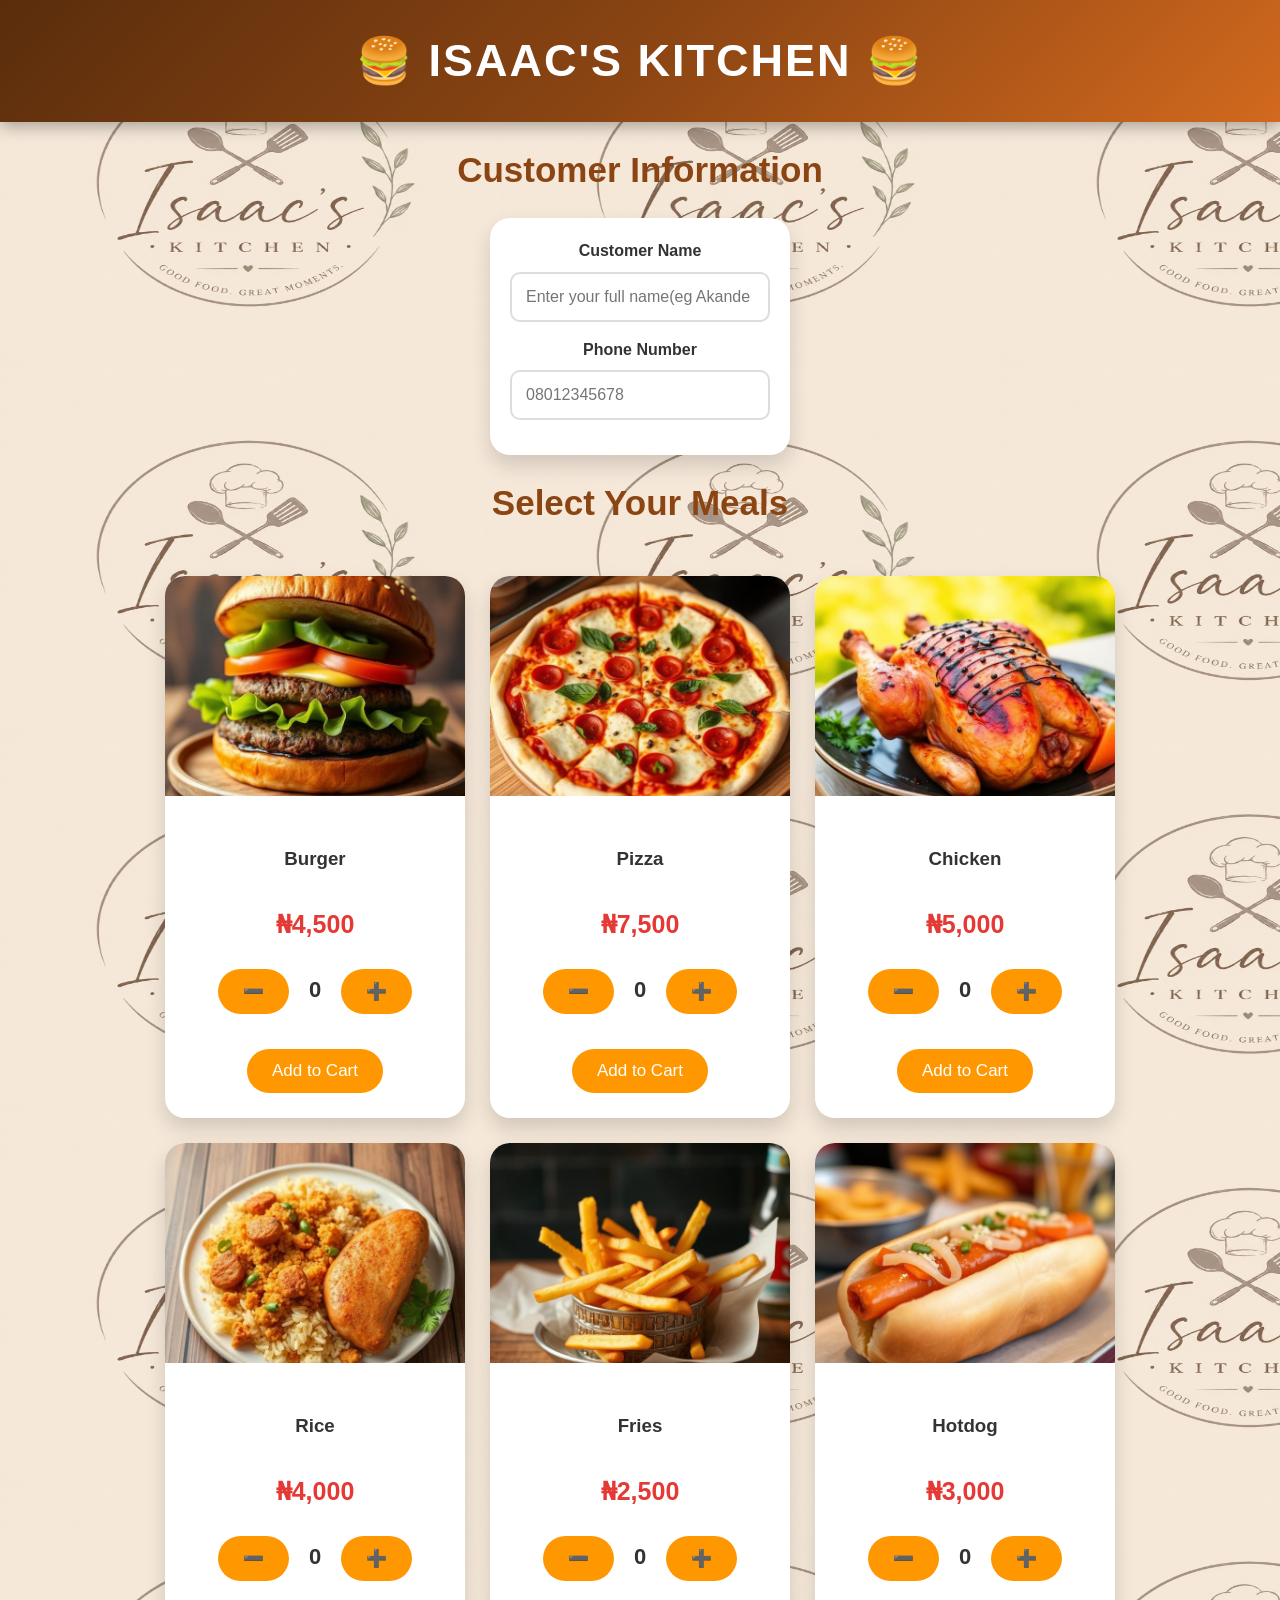
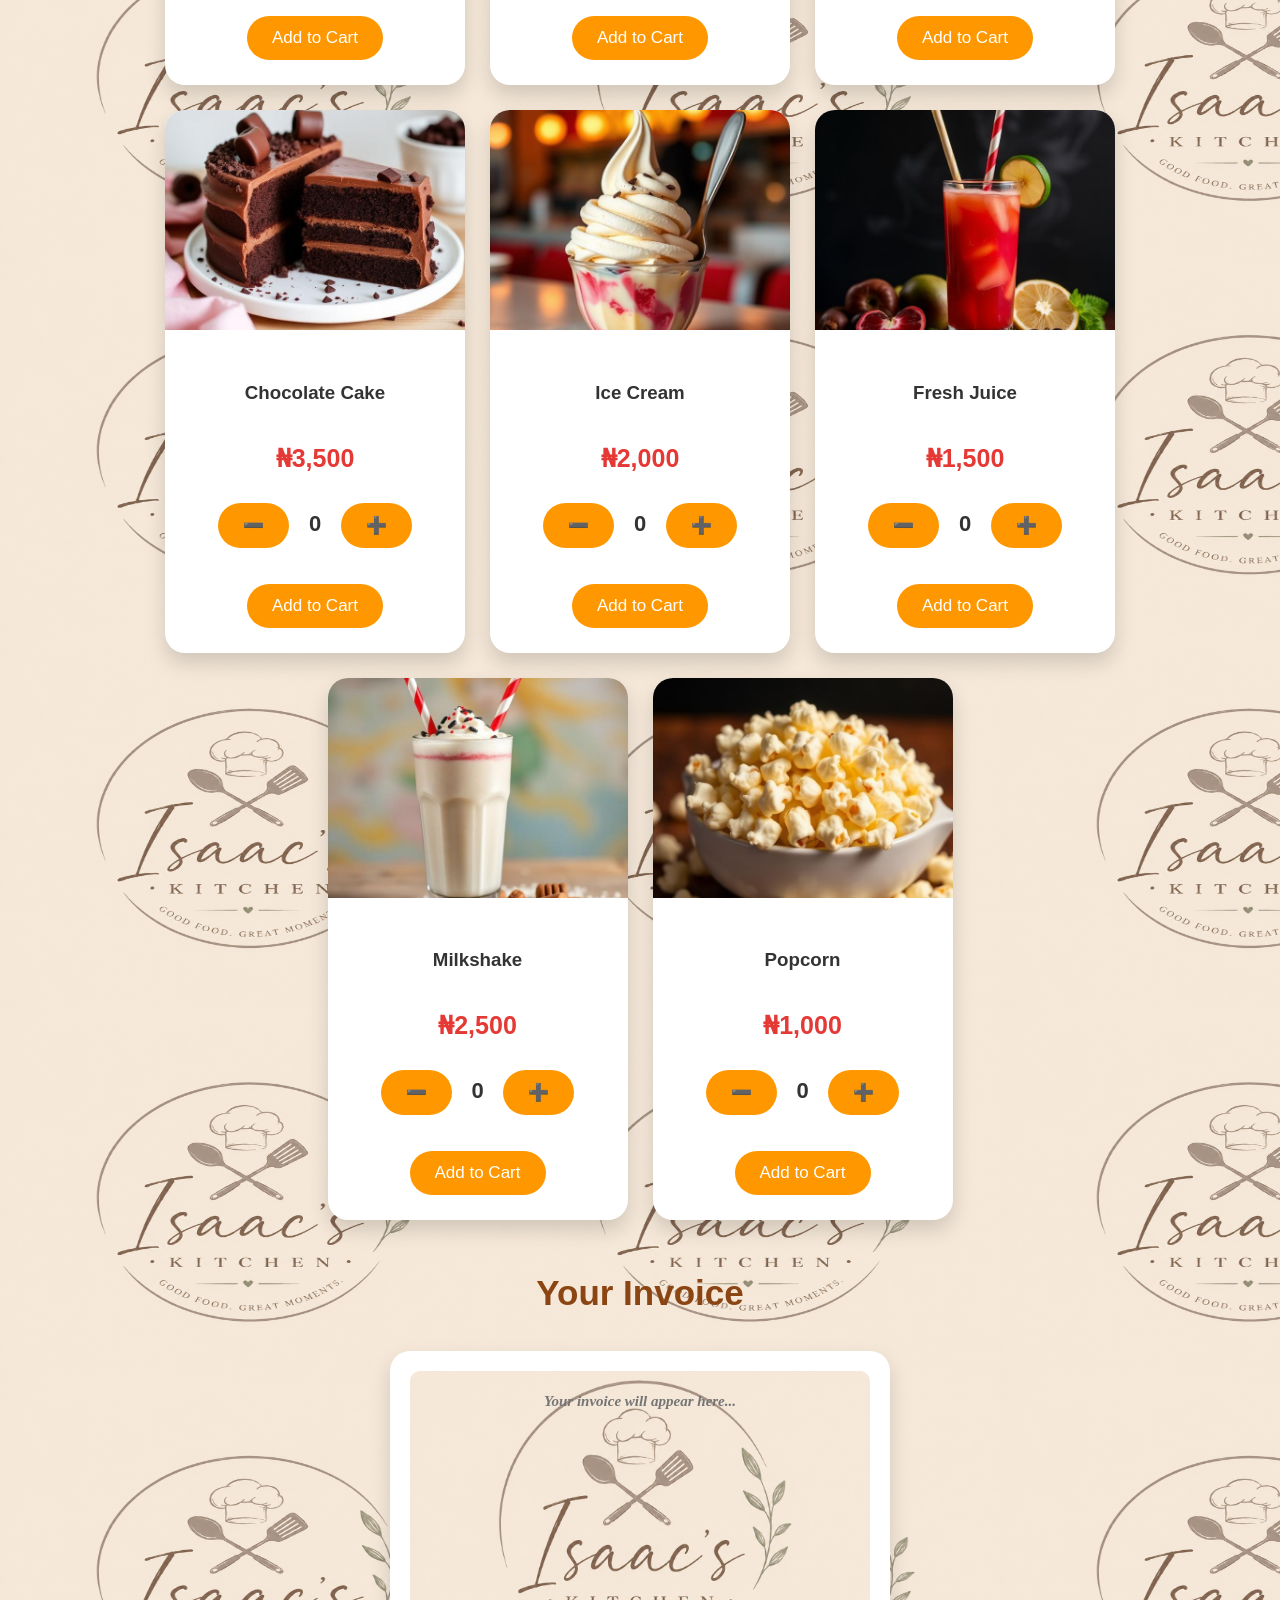
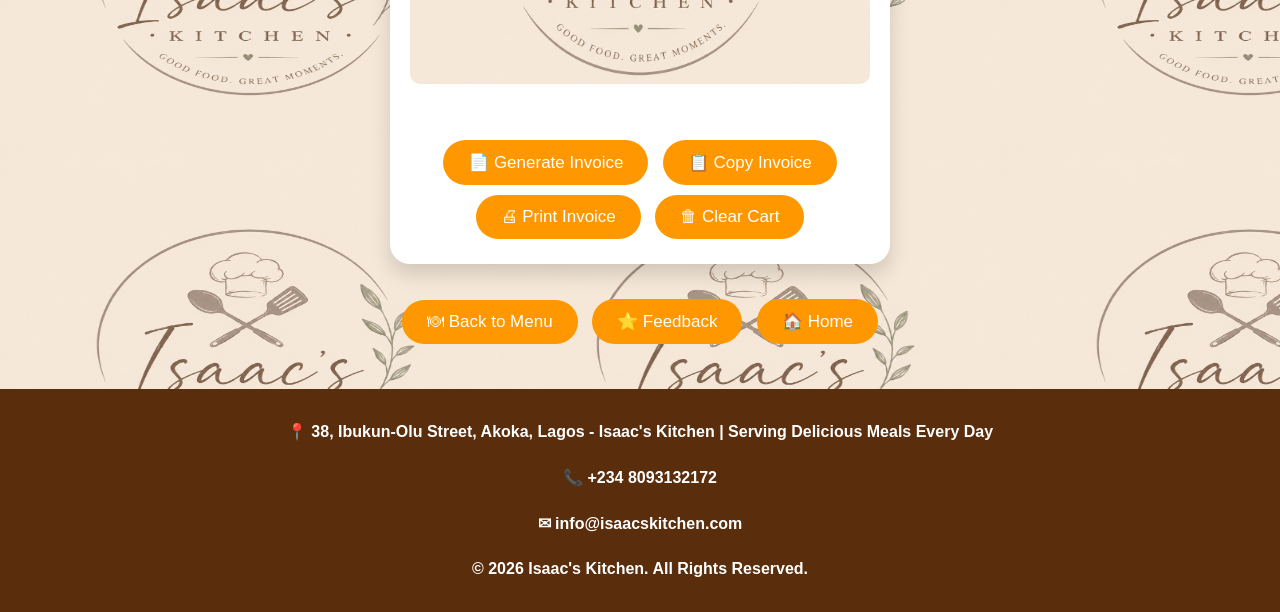
==== index.html @ 64839096 "intial commit" ====
﻿<!DOCTYPE html>
<html lang="en">

<head>

<meta charset="UTF-8">

<meta name="viewport" content="width=device-width, initial-scale=1.0">

<title>Isaac's Kitchen | Place Your Order</title>

<link rel="stylesheet" href="styles.css">

</head>

<body id="forever">

<header class="headers">

🍔 ISAAC'S KITCHEN 🍔

</header>

<section>

<h2>Customer Information</h2>

<div class="card" style="max-width:700px ;margin:auto;">

<div class="card-body">

<label><strong>Customer Name</strong></label>

<input
type="text"
id="customer"
placeholder="Enter your full name(eg Akande Daramola)">

<br>

<label><strong>Phone Number</strong></label>

<input
type="number"
id="phone"
placeholder="08012345678"

</div>

</div>

</section>

<h2>Select Your Meals</h2>

<div class="container">

<!-- Burger -->

<div class="card">

<img src="images/burger.jpg" alt="Burger">

<div class="card-body">

<h3>Burger</h3>

<p class="price">₦4,500</p>

<button onclick="decreaseQuantity('Burger')">➖</button>

<span id="BurgerQty">0</span>

<button onclick="increaseQuantity('Burger')">➕</button>

<br><br>

<button onclick="addToCart('Burger',4500)">
Add to Cart
</button>

</div>

</div>

<!-- Pizza -->

<div class="card">

<img src="images/pizza.jpg" alt="Pizza">

<div class="card-body">

<h3>Pizza</h3>

<p class="price">₦7,500</p>

<button onclick="decreaseQuantity('Pizza')">➖</button>

<span id="PizzaQty">0</span>

<button onclick="increaseQuantity('Pizza')">➕</button>

<br><br>

<button onclick="addToCart('Pizza',7500)">
Add to Cart
</button>

</div>

</div>

<!-- Chicken -->

<div class="card">

<img src="images/chicken.jpg" alt="Chicken">

<div class="card-body">

<h3>Chicken</h3>

<p class="price">₦5,000</p>

<button onclick="decreaseQuantity('Chicken')">➖</button>

<span id="ChickenQty">0</span>

<button onclick="increaseQuantity('Chicken')">➕</button>

<br><br>

<button onclick="addToCart('Chicken',5000)">
Add to Cart
</button>

</div>

</div>

<!-- Rice -->

<div class="card">

<img src="images/rice.jpg" alt="Rice">

<div class="card-body">

<h3>Rice</h3>

<p class="price">₦4,000</p>

<button onclick="decreaseQuantity('Rice')">➖</button>

<span id="RiceQty">0</span>

<button onclick="increaseQuantity('Rice')">➕</button>

<br><br>

<button onclick="addToCart('Rice',4000)">
Add to Cart
</button>

</div>

</div>

<!-- Fries -->

<div class="card">

<img src="images/fries.jpg" alt="Fries">

<div class="card-body">

<h3>Fries</h3>

<p class="price">₦2,500</p>

<button onclick="decreaseQuantity('Fries')">➖</button>

<span id="FriesQty">0</span>

<button onclick="increaseQuantity('Fries')">➕</button>

<br><br>

<button onclick="addToCart('Fries',2500)">
Add to Cart
</button>

</div>

</div>

<!-- Hotdog -->

<div class="card">

<img src="images/hotdog.jpg" alt="Hotdog">

<div class="card-body">

<h3>Hotdog</h3>

<p class="price">₦3,000</p>

<button onclick="decreaseQuantity('Hotdog')">➖</button>

<span id="HotdogQty">0</span>

<button onclick="increaseQuantity('Hotdog')">➕</button>

<br><br>

<button onclick="addToCart('Hotdog',3000)">
Add to Cart
</button>

</div>

</div>
<!-- Cake -->

<div class="card">

<img src="images/cake.jpg" alt="Cake">

<div class="card-body">

<h3>Chocolate Cake</h3>

<p class="price">₦3,500</p>

<button onclick="decreaseQuantity('Cake')">➖</button>

<span id="CakeQty">0</span>

<button onclick="increaseQuantity('Cake')">➕</button>

<br><br>

<button onclick="addToCart('Cake',3500)">
Add to Cart
</button>

</div>

</div>

<!-- Ice Cream -->

<div class="card">

<img src="images/icecream.jpg" alt="Ice Cream">

<div class="card-body">

<h3>Ice Cream</h3>

<p class="price">₦2,000</p>

<button onclick="decreaseQuantity('IceCream')">➖</button>

<span id="IceCreamQty">0</span>

<button onclick="increaseQuantity('IceCream')">➕</button>

<br><br>

<button onclick="addToCart('IceCream',2000)">
Add to Cart
</button>

</div>

</div>

<!-- Juice -->

<div class="card">

<img src="images/juice.jpg" alt="Juice">

<div class="card-body">

<h3>Fresh Juice</h3>

<p class="price">₦1,500</p>

<button onclick="decreaseQuantity('Juice')">➖</button>

<span id="JuiceQty">0</span>

<button onclick="increaseQuantity('Juice')">➕</button>

<br><br>

<button onclick="addToCart('Juice',1500)">
Add to Cart
</button>

</div>

</div>

<!-- Milkshake -->

<div class="card">

<img src="images/milkshake.jpg" alt="Milkshake">

<div class="card-body">

<h3>Milkshake</h3>

<p class="price">₦2,500</p>

<button onclick="decreaseQuantity('Milkshake')">➖</button>

<span id="MilkshakeQty">0</span>

<button onclick="increaseQuantity('Milkshake')">➕</button>

<br><br>

<button onclick="addToCart('Milkshake',2500)">
Add to Cart
</button>

</div>

</div>

<!-- Popcorn -->

<div class="card">

<img src="images/popcorn.jpg" alt="Popcorn">

<div class="card-body">

<h3>Popcorn</h3>

<p class="price">₦1,000</p>

<button onclick="decreaseQuantity('Popcorn')">➖</button>

<span id="PopcornQty">0</span>

<button onclick="increaseQuantity('Popcorn')">➕</button>

<br><br>

<button onclick="addToCart('Popcorn',1000)">
Add to Cart
</button>

</div>

</div>

</div>

<section>

<h2>Your Invoice</h2>

<div class="card" style="margin:30px auto; padding:0%; width: 500px; max-width: 700px;">

<div class="card-body" >
<div class="image" >
<textarea
rows="15"
readonly
id="invoice"
placeholder="Your invoice will appear here...">
</textarea>
</div >


<br><br>

<button onclick="generateInvoice()">
📄 Generate Invoice
</button>

<button onclick="copyInvoice()">
📋 Copy Invoice
</button>

<button onclick="printInvoice()">
🖨 Print Invoice
</button>

<button onclick="clearCart()">
🗑 Clear Cart
</button>

</div>

</div>

</section>

<div class="checkers">

<a href="food.html">
<button>🍽 Back to Menu</button>
</a>

<a href="feedback.html">
<button>⭐ Feedback</button>
</a>

<a href="main.html">
<button>🏠 Home</button>
</a>

</div>

<footer class="contact">

<p>📍 38, Ibukun-Olu Street, Akoka, Lagos - Isaac's Kitchen | Serving Delicious Meals Every Day</p>

<p>📞 +234 8093132172</p>

<p>✉ info@isaacskitchen.com</p>

<p>&copy; 2026 Isaac's Kitchen. All Rights Reserved.</p>

</footer>

<script src="index.js"></script>

</body>
</html>
---- styles.css ----
﻿/* ===============================
   ISAAC'S KITCHEN WEBSITE
================================= */
#invoice {
  font-family: cursive;
  font-style: italic;
  font-size: 15px;
  cursor: pointer;
  font-weight: bold;
  text-align: center;
}

.contact{
  font-family: cursive;
  font-weight: bold;
}

.image textarea {
  background-color: transparent;
  border: none;

}

.image {
  background-image: url("images/background.jpg");
  background-size: cover;
  background-position: center;
  background-repeat: no-repeat;
  border-radius: 10px; 
}

* {
  margin: 0;
  padding: 0;
  box-sizing: border-box;
  font-family: Arial, Helvetica, sans-serif;
}

body {
  background: #f8f5f2;
  color: #333;
  line-height: 1.6;
  background-image: url("images/background.jpg");
    background-size: cover;
  background-position: justify;
  background-size: 500px 373.594px;
  border-radius: 10px; 
}
#invoice-container {
  display: flex;
  justify-content: center;
  align-items: center;
  height: 100%;
  margin-top: 20px;
  width:unset   ;
}

/* ================= HEADER ================= */

.headers {
  background: linear-gradient(135deg, #5a2d0c, #8b4513, #d2691e);
  color: white;
  text-align: center;
  padding: 25px;
  font-size: 45px;
  font-weight: bold;
  letter-spacing: 2px;
  box-shadow: 0 5px 15px rgba(0, 0, 0, 0.3);
}

/* ================= HERO ================= */

.hero {
  height: 420px;
  display: flex;
  justify-content: center;
  align-items: center;
  text-align: center;
  color: white;
  background: url("images/hero.JPG") center/cover no-repeat;
}

.hero h1 {
  font-size: 55px;
  background: rgba(0, 0, 0, 0.6);
  padding: 20px;
  border-radius: 15px;
}

.hero p {
  font-size: 22px;
  color: white;
}

/* ================= HEADINGS ================= */

h1,
h2,
h3 {
  text-align: center;
  margin: 20px 0;
}

h2 {
  color: #8b4513;
  font-size: 35px;
}

p {
  text-align: center;
  padding: 10px;
}

/* ================= BUTTONS ================= */

button {
  background: #ff9800;
  color: white;
  border: none;
  padding: 12px 25px;
  border-radius: 30px;
  cursor: pointer;
  font-size: 17px;
  transition: 0.3s;
  margin: 5px;
}

button:hover {
  background: #5a2d0c;
  transform: scale(1.05);
}

/* ================= LINKS ================= */

a {
  text-decoration: none;
}

.checkers {
  text-align: center;
  margin: 20px;
}

/* ================= CONTAINER ================= */

.container {
  display: flex;
  flex-wrap: wrap;
  justify-content: center;
  gap: 25px;
  padding: 25px;
}

/* ================= CARD ================= */

.card {
  width: 300px;
  background: white;
  border-radius: 20px;
  overflow: hidden;
  box-shadow: 0 10px 20px rgba(0, 0, 0, 0.15);
  transition: 0.3s;
}

.card:hover {
  transform: translateY(-10px);
}

.card img {
  width: 100%;
  height: 220px;
  object-fit: cover;
}

.card-body {
  padding: 20px;
  text-align: center;
}

.price {
  color: #e53935;
  font-size: 25px;
  font-weight: bold;
  margin: 10px 0;
}

/* ================= INPUTS ================= */

input,
textarea,
select {
  width: 100%;
  padding: 14px;
  border: 2px solid #ddd;
  border-radius: 10px;
  font-size: 16px;
  margin-top: 8px;
  margin-bottom: 15px;
}

input:focus,
textarea:focus {
  outline: none;
  border-color: #ff9800;
}

textarea {
  resize: none;
}

/* ================= QUANTITY ================= */

span {
  font-size: 22px;
  font-weight: bold;
  margin: 0 10px;
}

/* ================= MENU LIST ================= */

.listed {
  list-style: none;
  width: 90%;
  max-width: 700px;
  margin: auto;
}

.listed li {
  background: white;
  margin: 12px;
  padding: 18px;
  border-radius: 15px;
  font-size: 22px;
  box-shadow: 0 4px 10px rgba(0, 0, 0, 0.15);
}

/* ================= EXTRA SECTION ================= */

.extraComments {
  text-align: center;
  padding: 40px 20px;
  font-weight: bold;
}

/* ================= FEEDBACK ================= */

.star {
  font-size: 45px;
  cursor: pointer;
  color: #ccc;
  transition: 0.3s;
}

.star:hover {
  color: gold;
  transform: scale(1.2);
}

.star.active {
  color: gold;
}

/* ================= FOOTER ================= */

footer {
  margin-top: 40px;
  background: #5a2d0c;
  color: white;
  text-align: center;
  padding: 20px;
}

footer a {
  color: white;
  text-decoration: none;
}

/* ================= SCROLL BAR ================= */

::-webkit-scrollbar {
  width: 10px;
}

::-webkit-scrollbar-thumb {
  background: #8b4513;
  border-radius: 10px;
}

/* ================= MOBILE ================= */

@media (max-width: 768px) {
  .headers {
    font-size: 28px;
  }

  .hero {
    height: 260px;
  }

  .hero h1 {
    font-size: 30px;
  }

  .card {
    width: 95%;
  }

  .container {
    padding: 10px;
  }

  button {
    width: 100%;
  }

  input,
  textarea {
    font-size: 15px;
  }
}
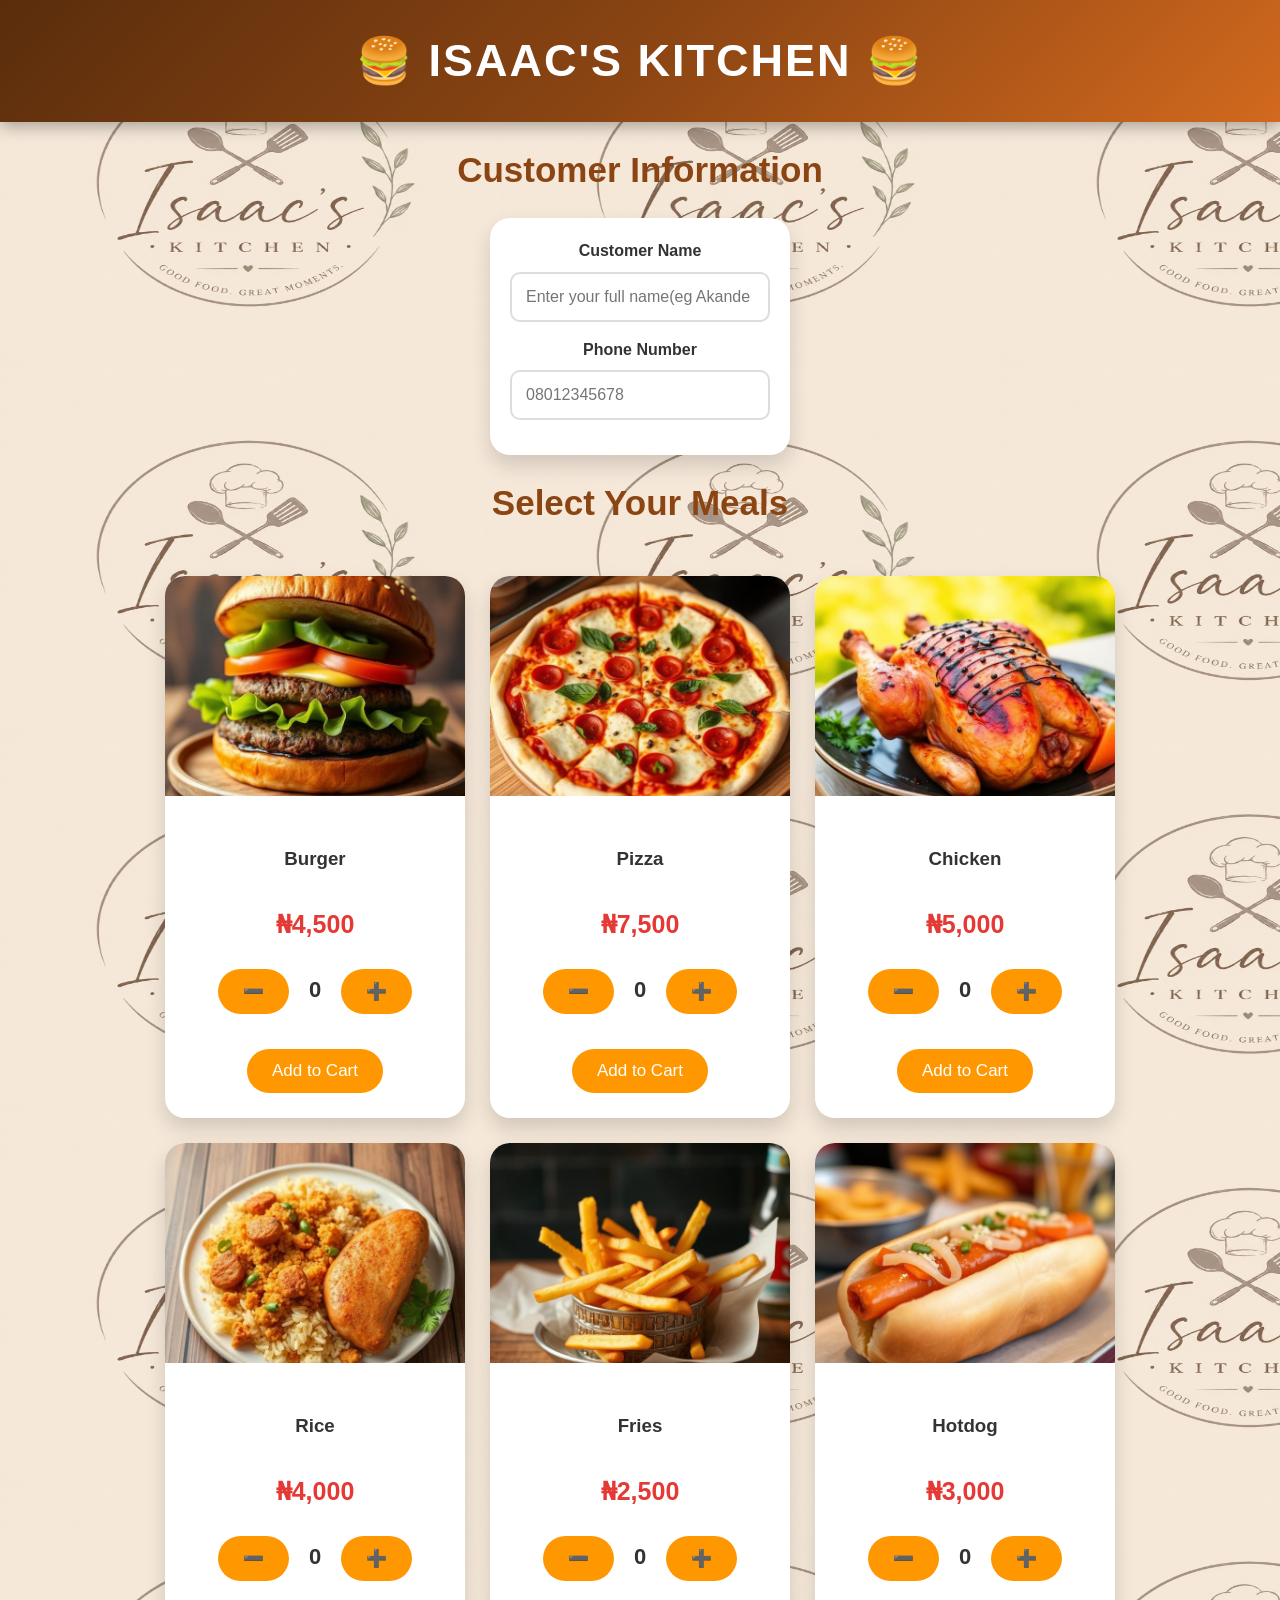
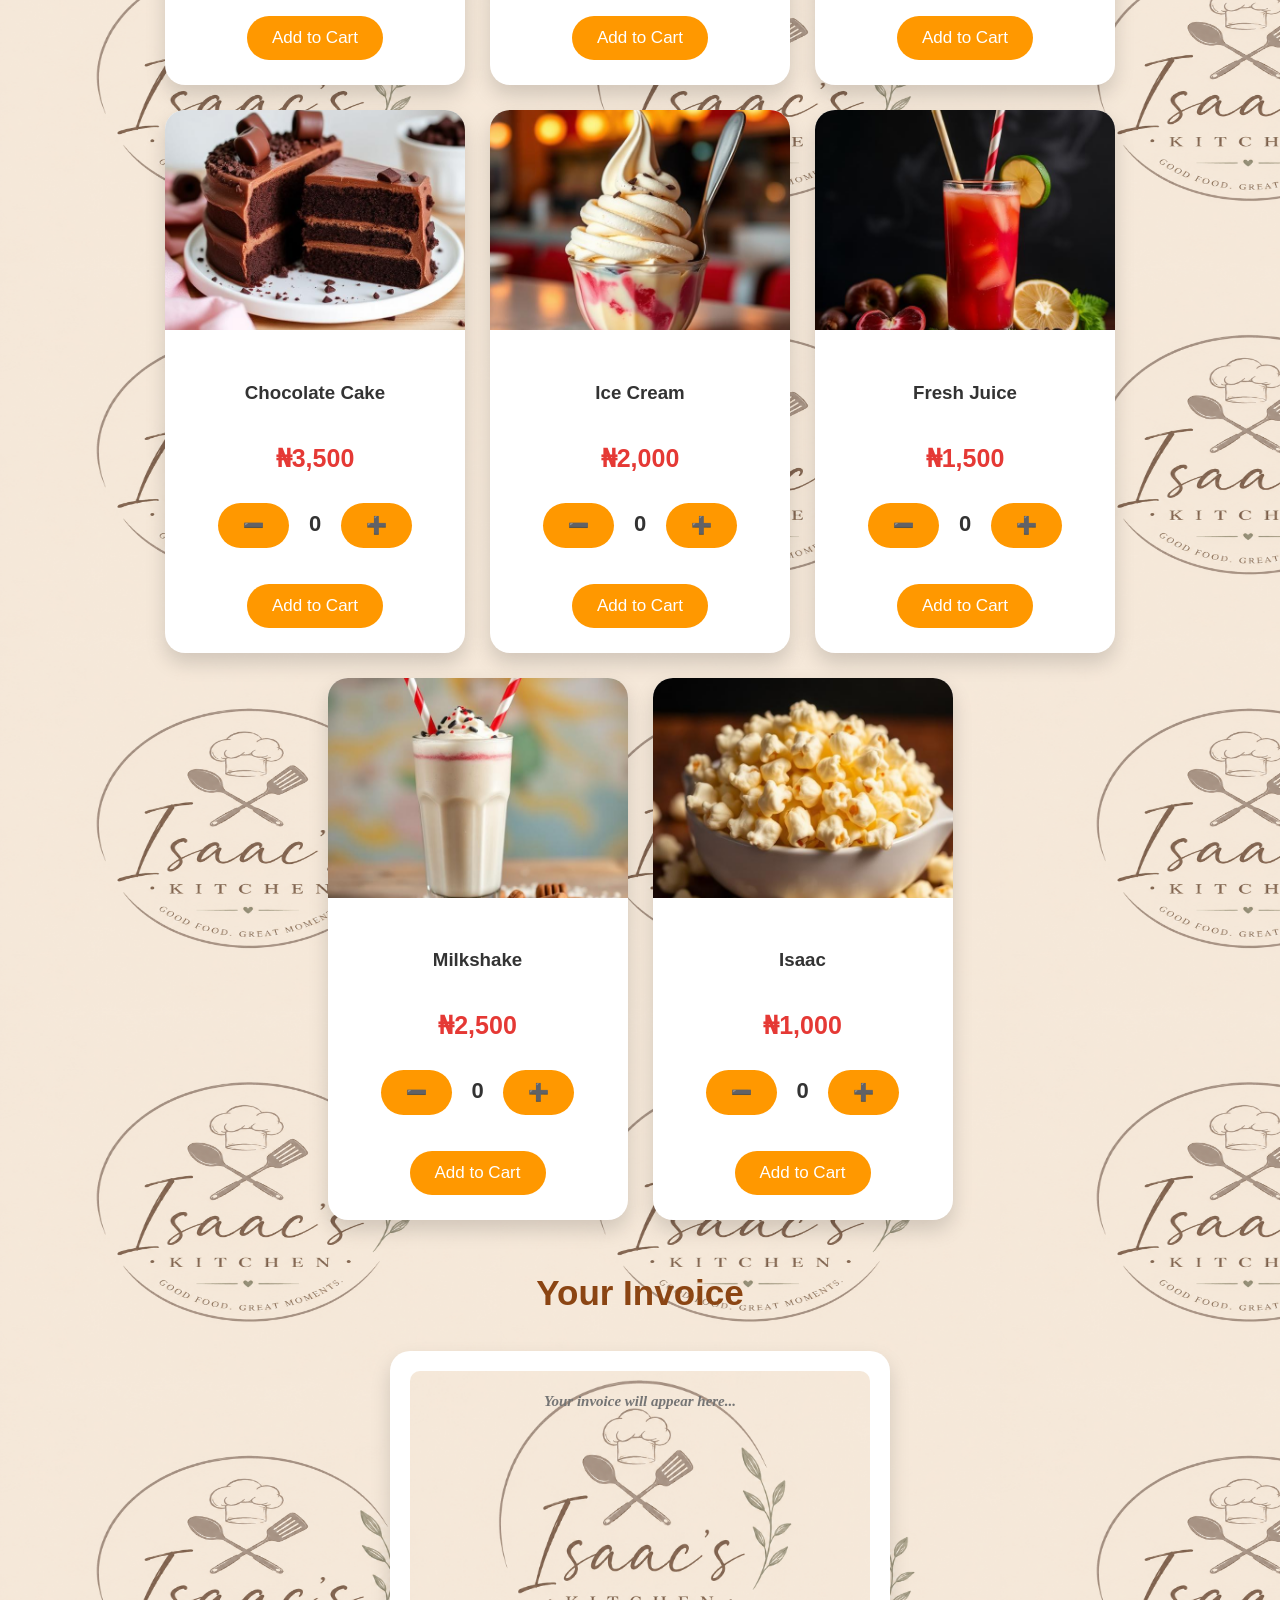
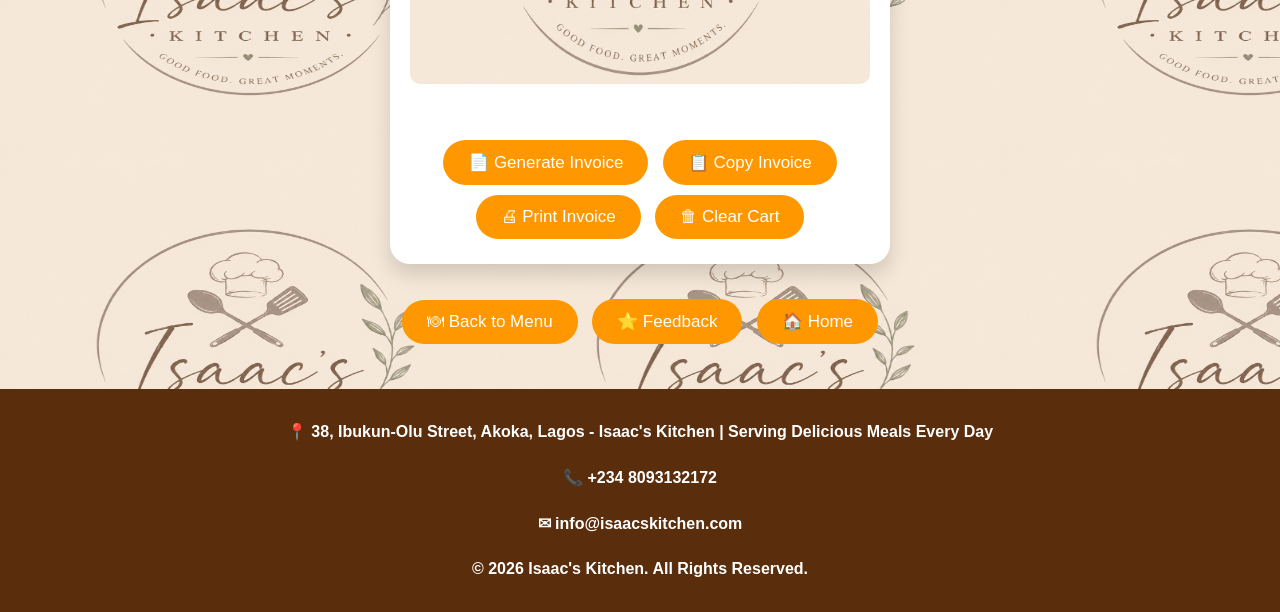
==== commit 86638567: "change popcorn in <h3> to issac" ====
--- a/index.html
+++ b/index.html
@@ -342,7 +342,7 @@
 
 <div class="card-body">
 
-<h3>Popcorn</h3>
+<h3>Isaac</h3>
 
 <p class="price">₦1,000</p>
 
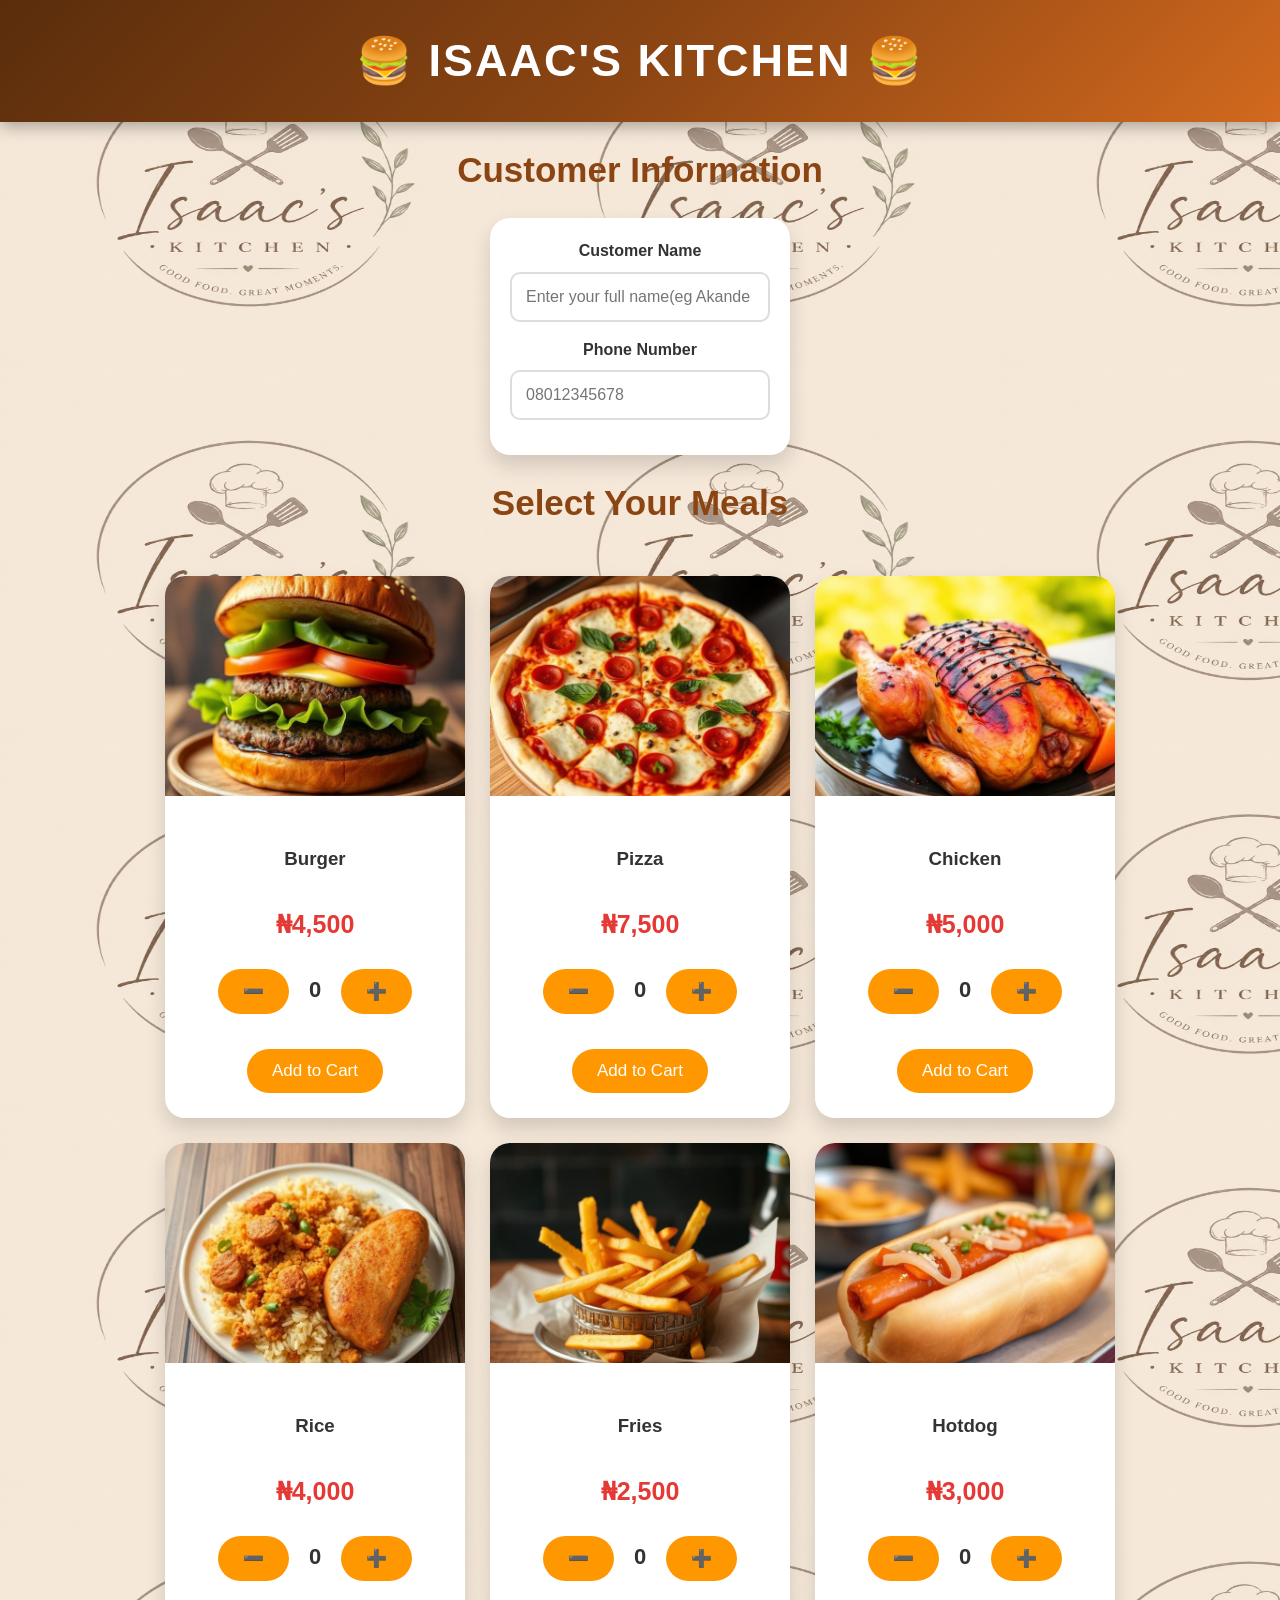
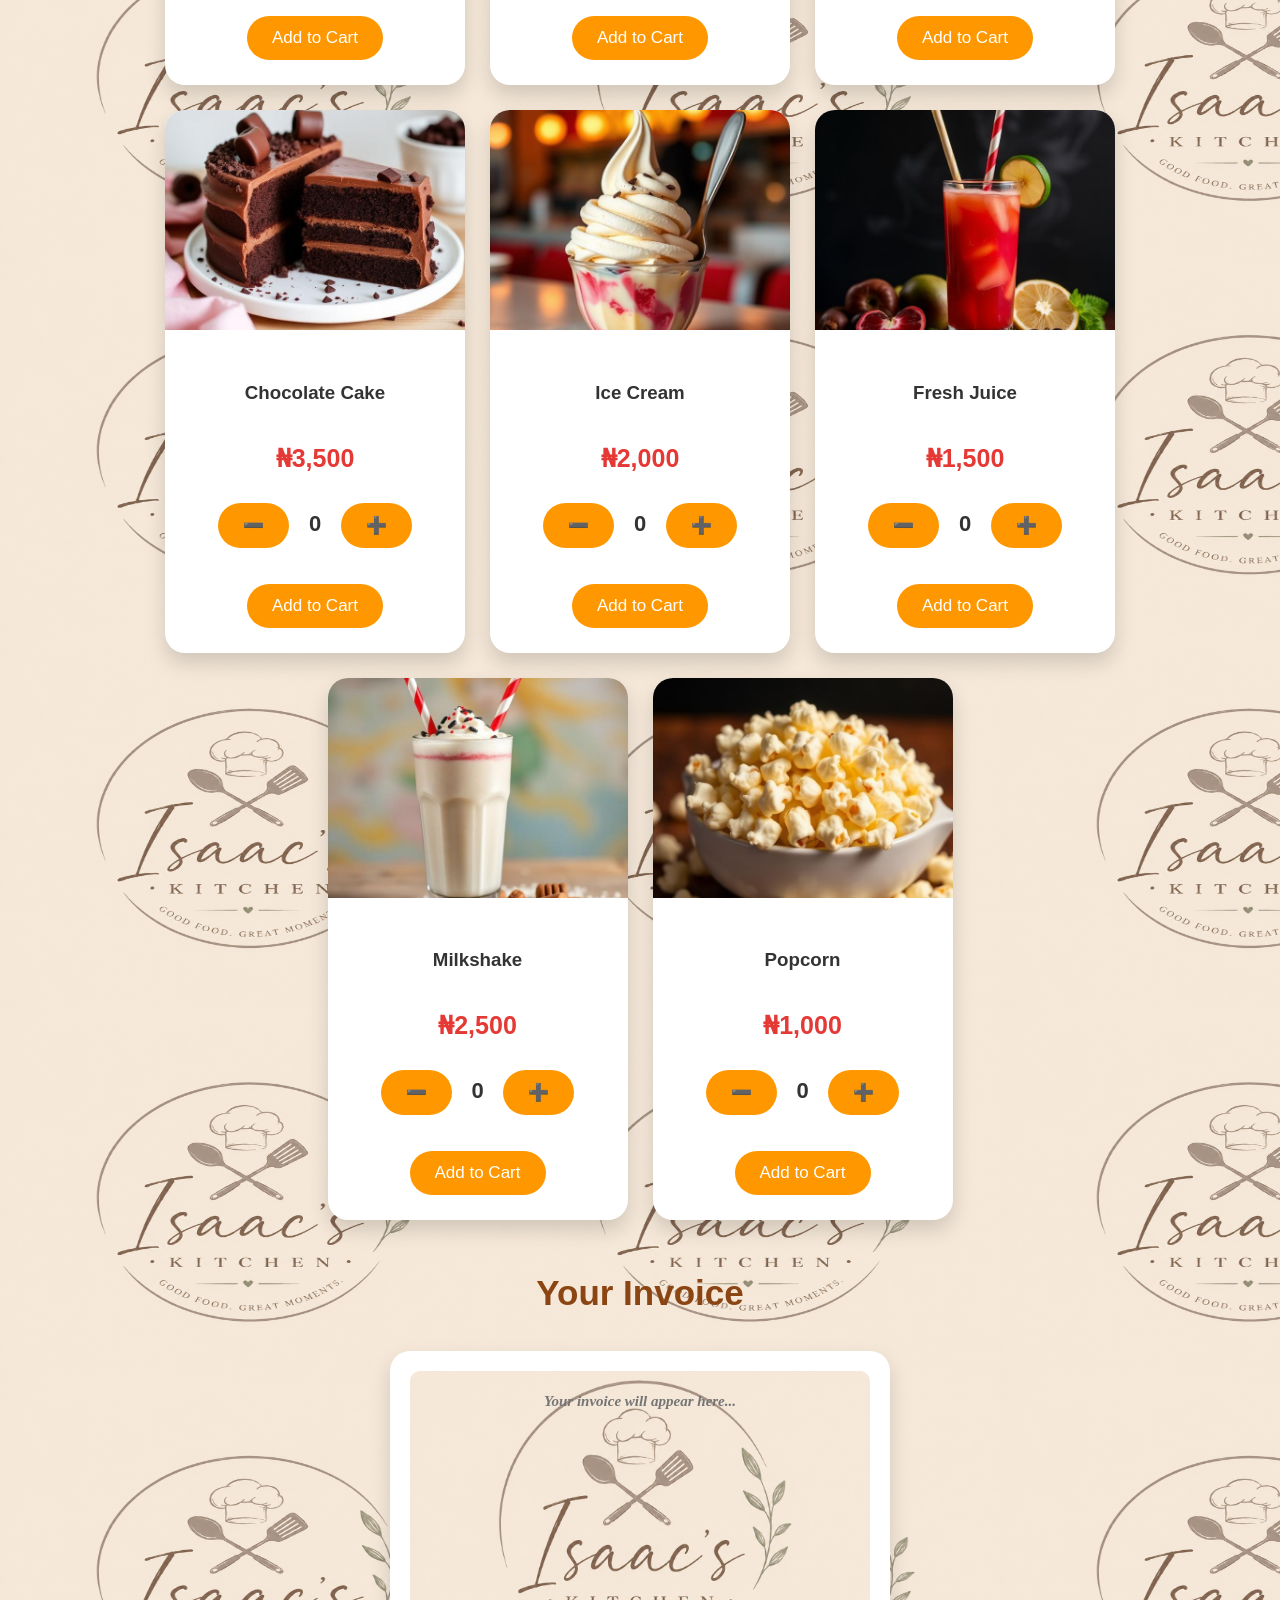
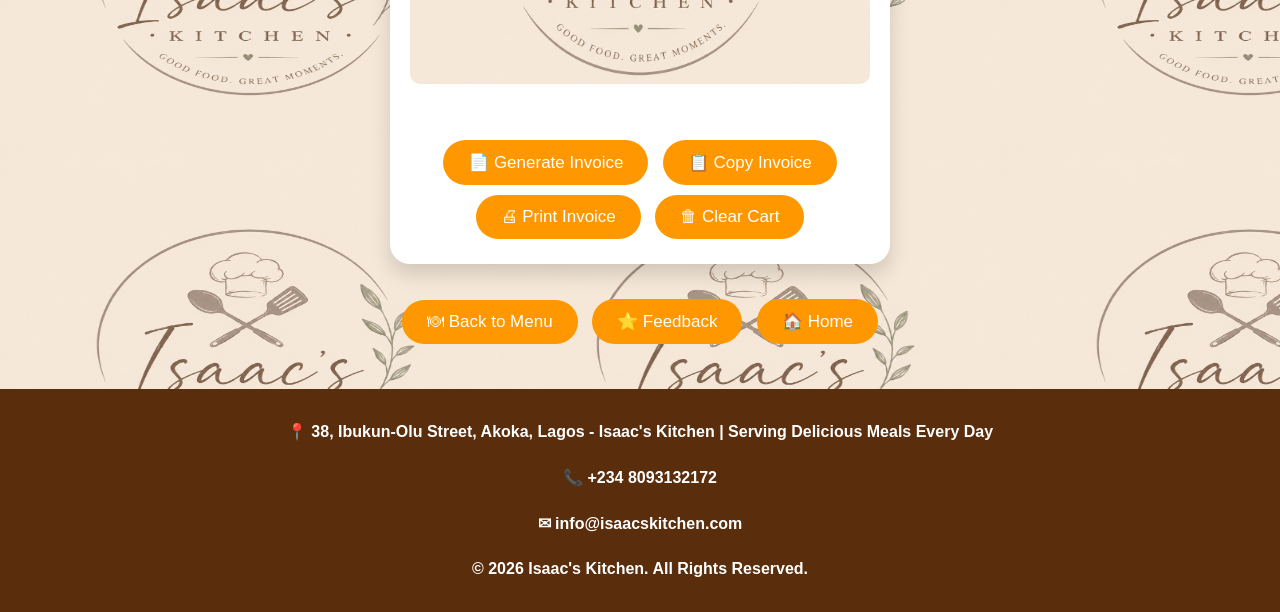
==== commit d8924c6d: "update line 345 in index.html" ====
--- a/index.html
+++ b/index.html
@@ -342,7 +342,7 @@
 
 <div class="card-body">
 
-<h3>Isaac</h3>
+<h3>Popcorn</h3>
 
 <p class="price">₦1,000</p>
 
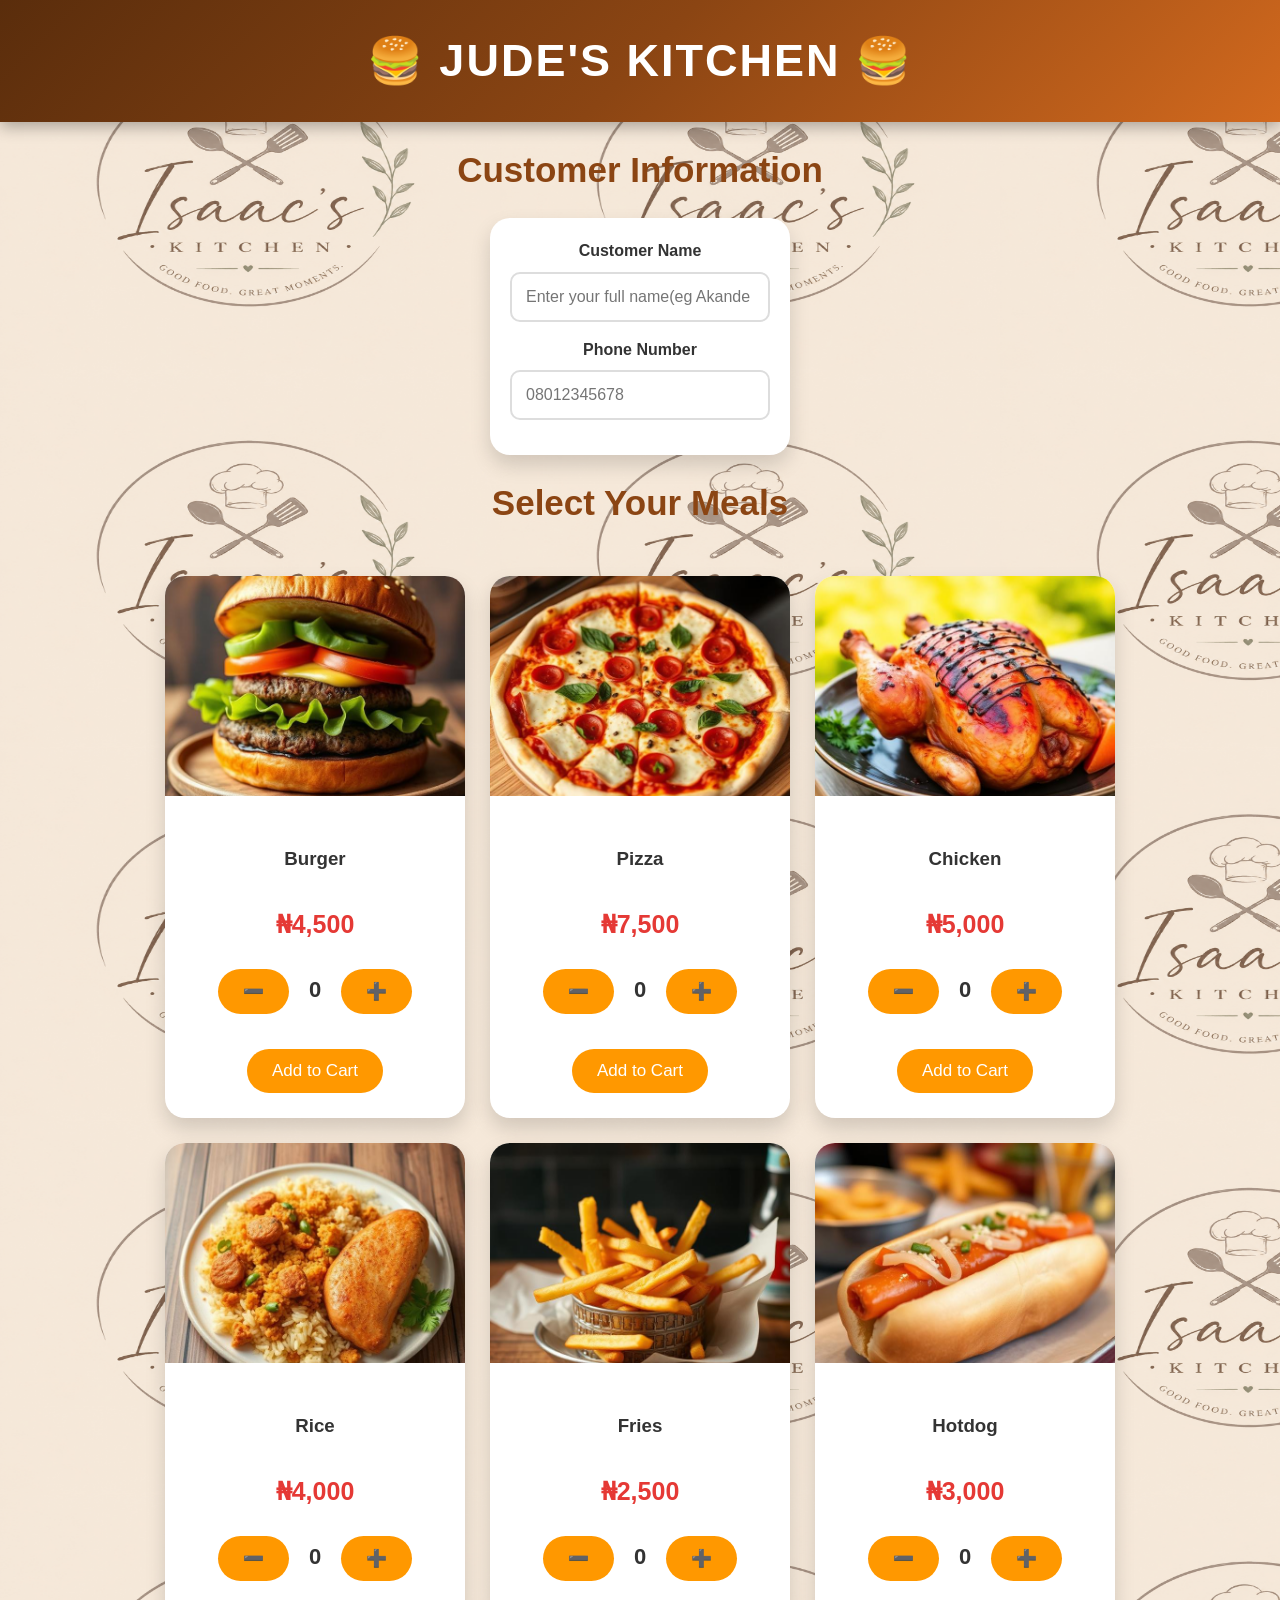
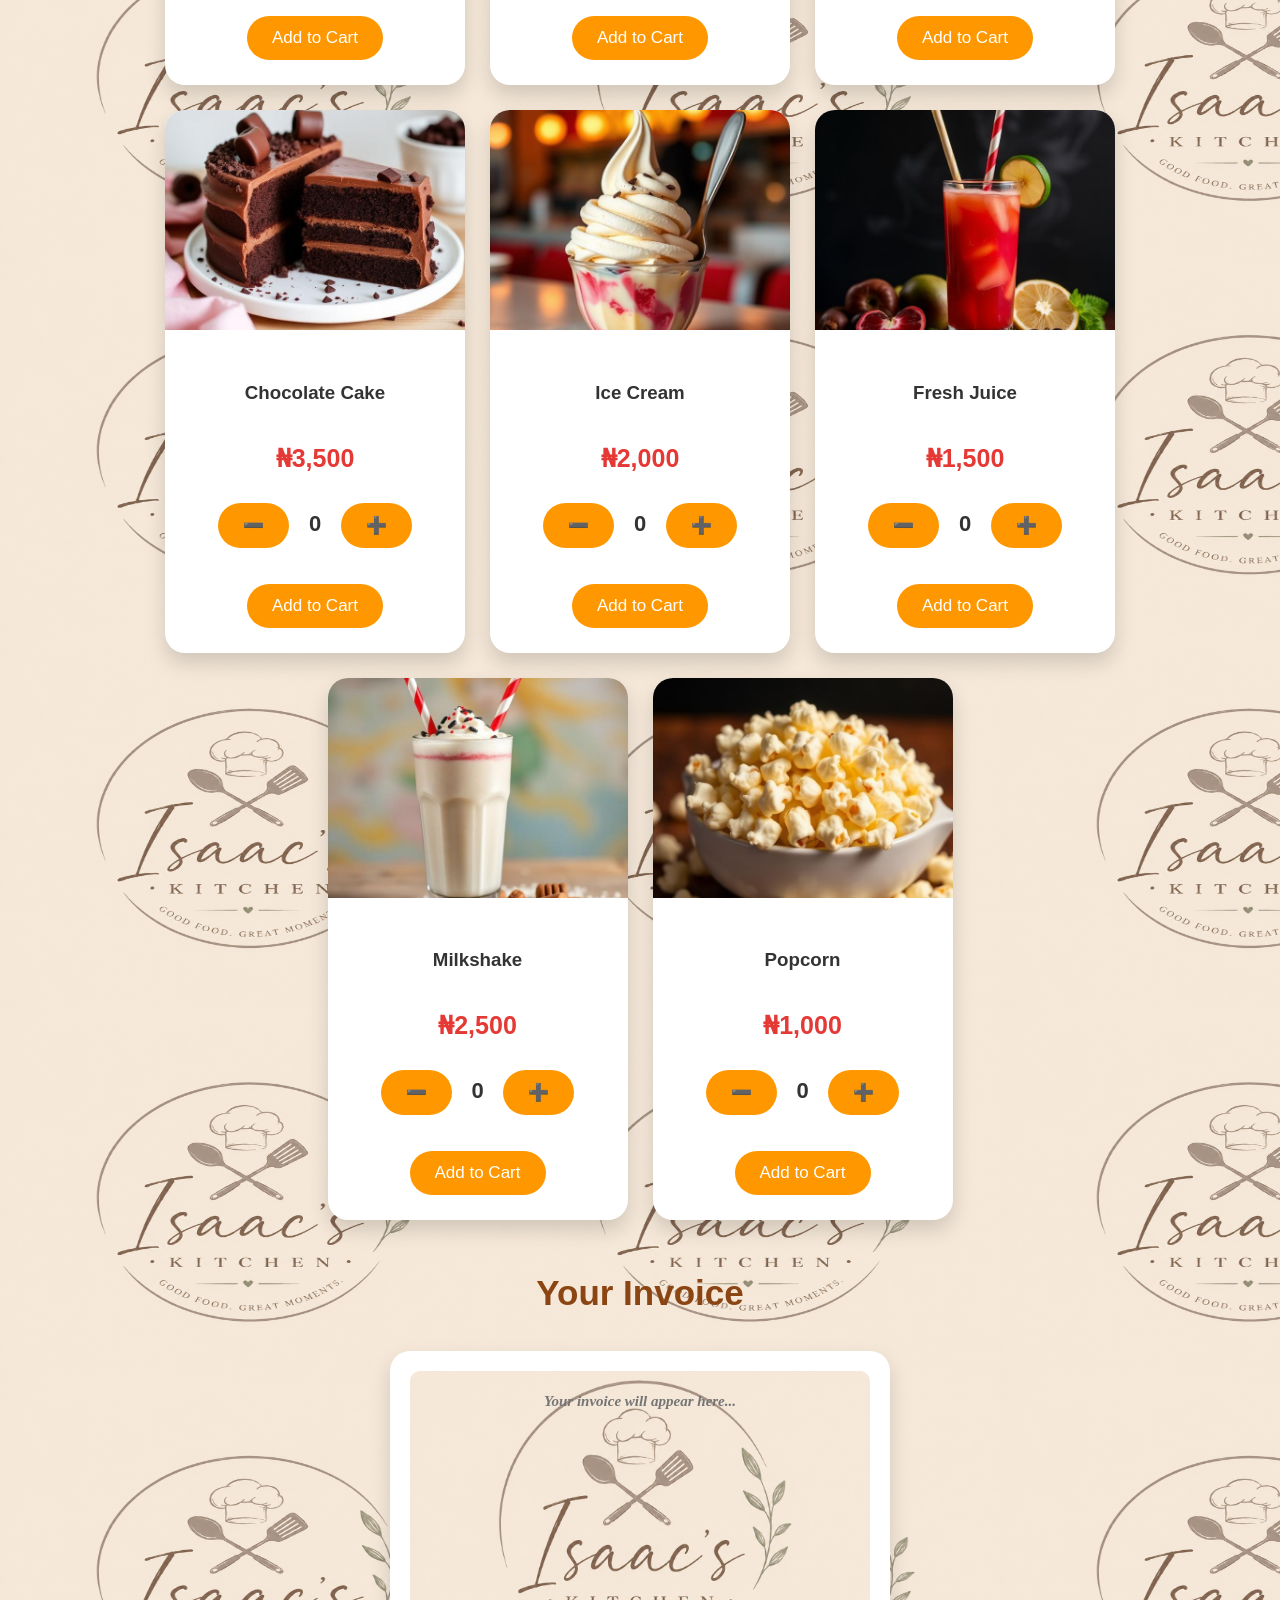
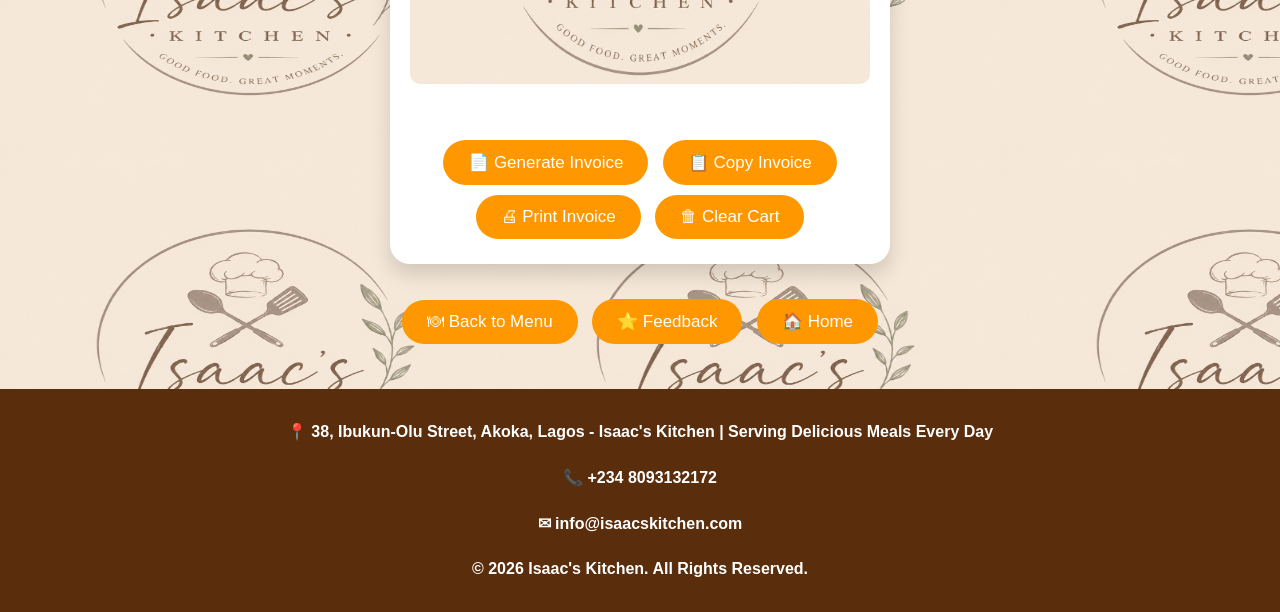
==== commit ca9f0909: "update the header on line 20" ====
--- a/index.html
+++ b/index.html
@@ -17,7 +17,7 @@
 
 <header class="headers">
 
-🍔 ISAAC'S KITCHEN 🍔
+🍔 JUDE'S KITCHEN 🍔
 
 </header>
 
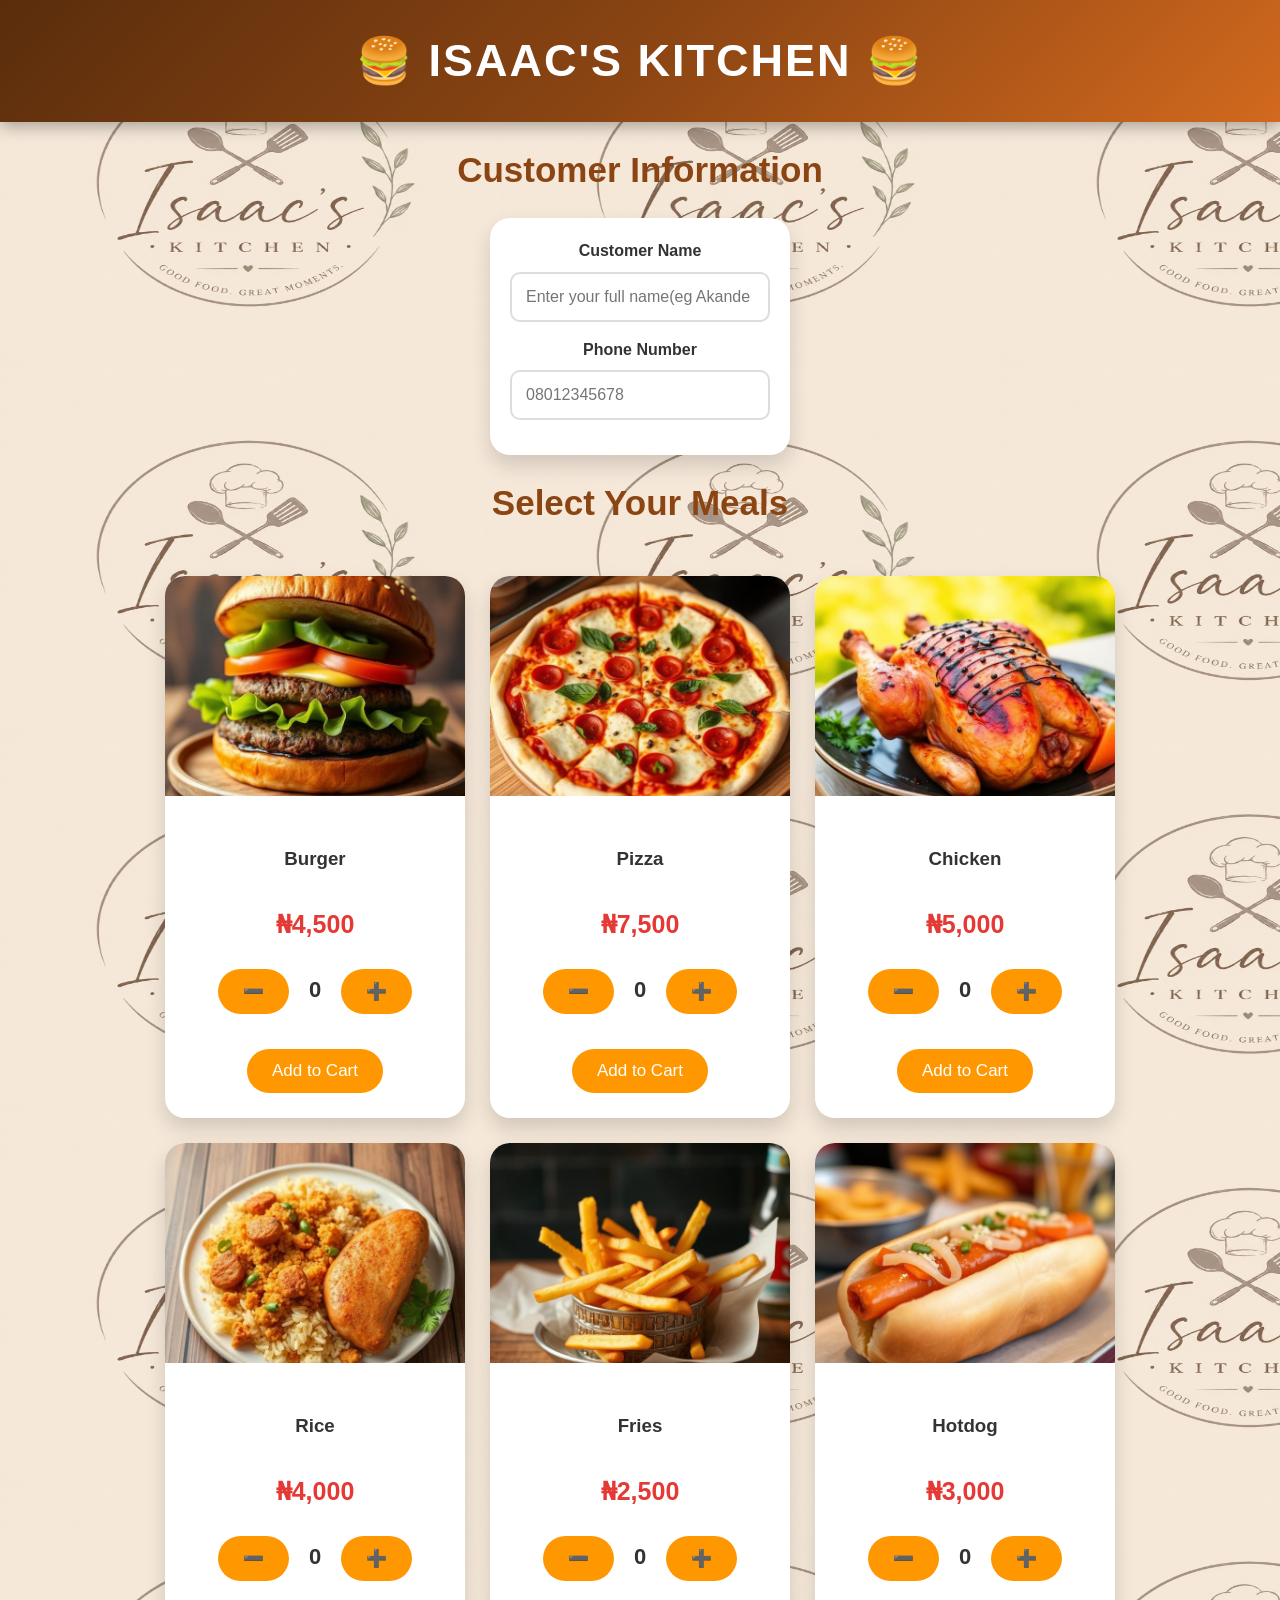
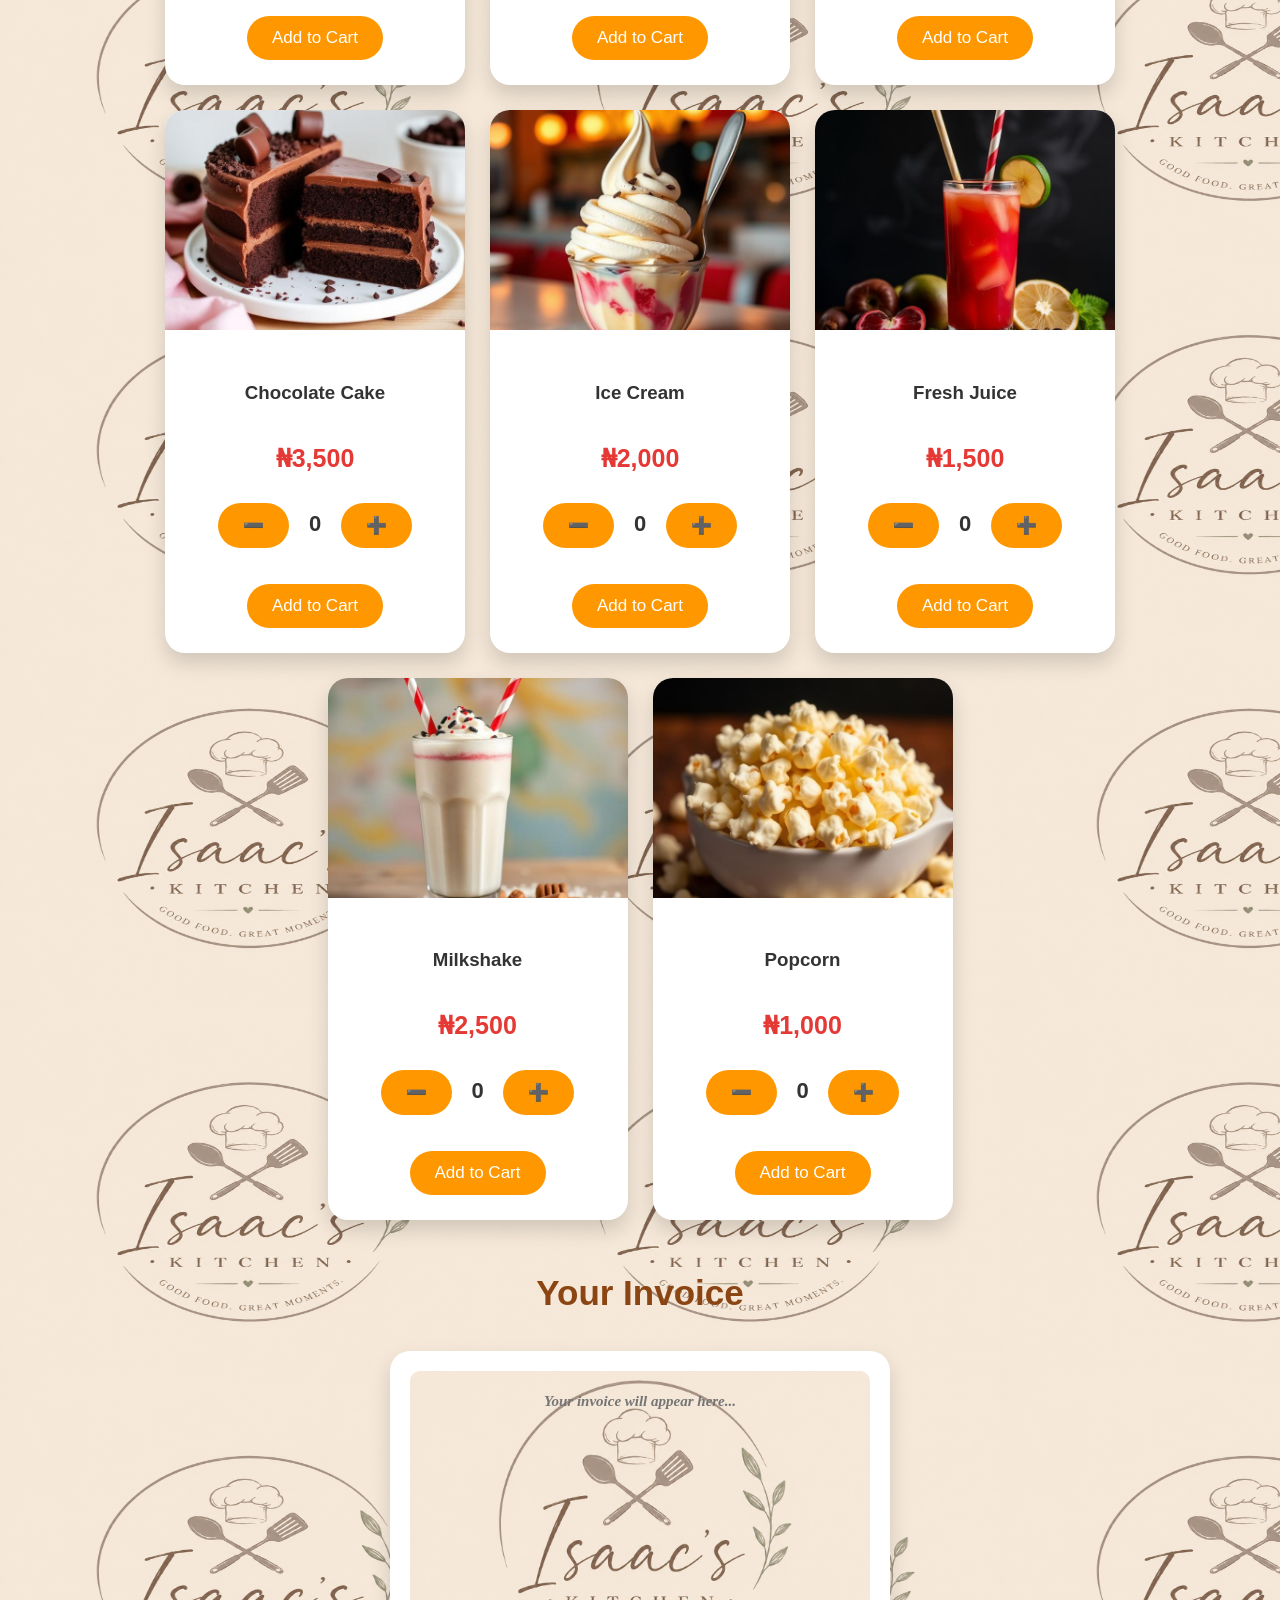
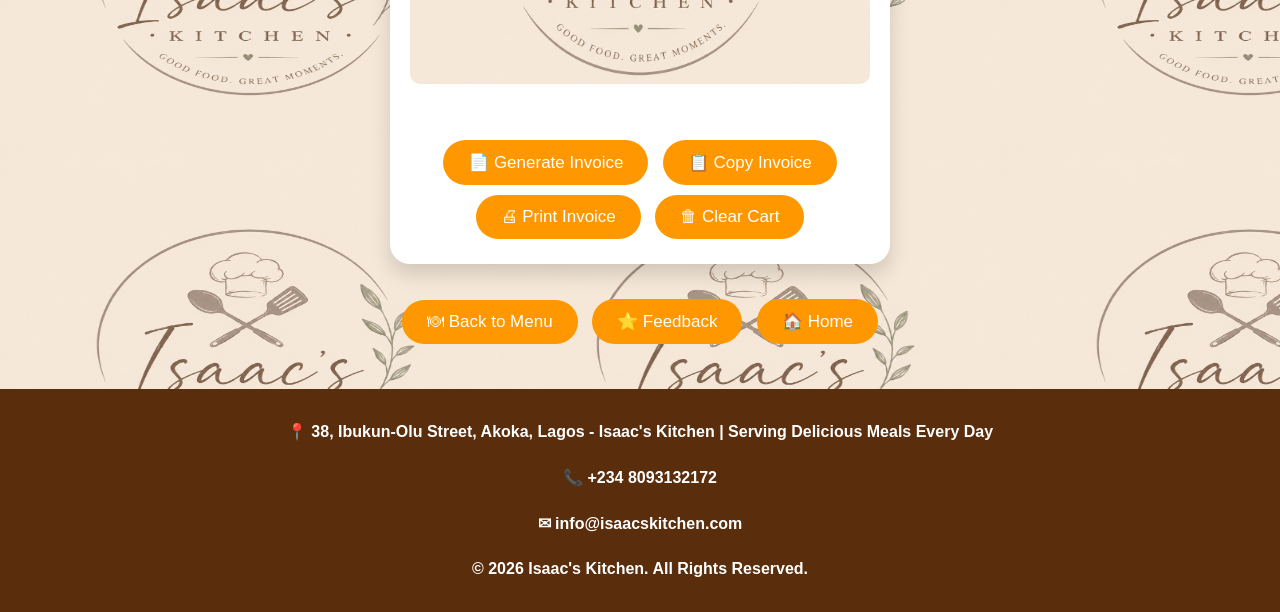
==== commit 2efbb092: "Update index.html on line 20" ====
--- a/index.html
+++ b/index.html
@@ -17,7 +17,7 @@
 
 <header class="headers">
 
-🍔 JUDE'S KITCHEN 🍔
+🍔 ISAAC'S KITCHEN 🍔
 
 </header>
 
